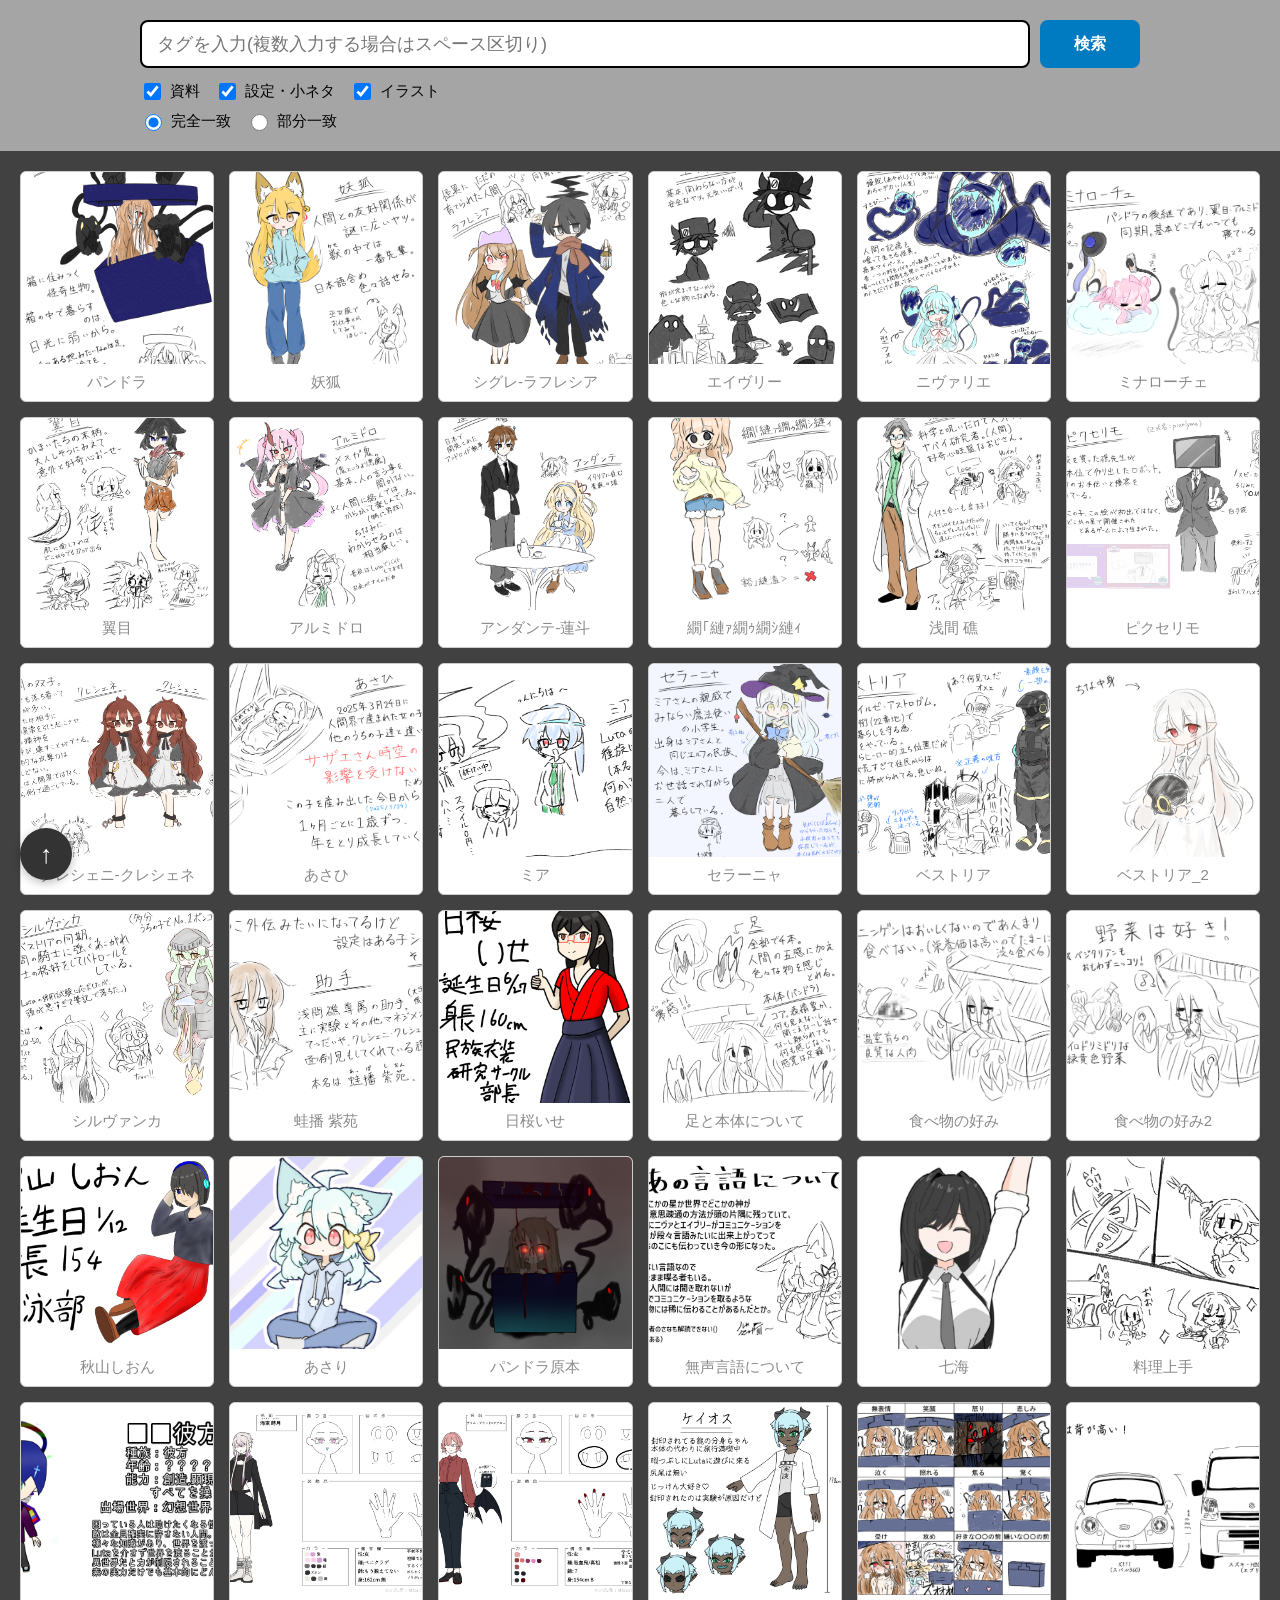
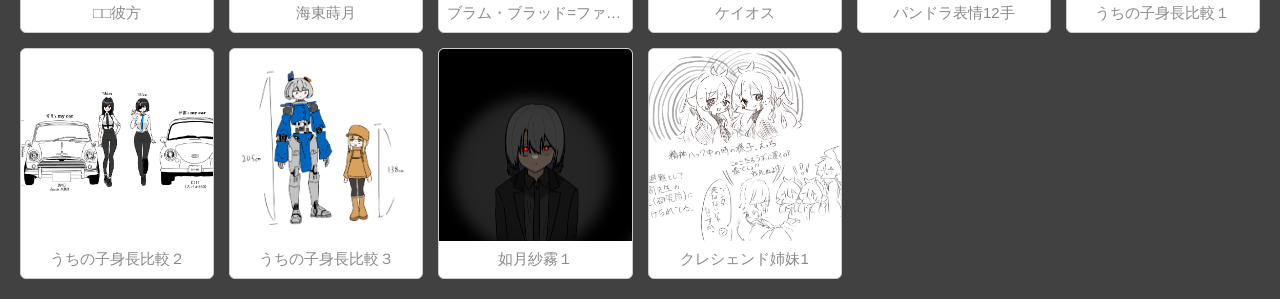
==== edit.html @ c981773f "version" ====
<!DOCTYPE html>
<html lang="ja">
<head>
    <meta charset="UTF-8">
    <meta name="viewport" content="width=device-width, initial-scale=1.0">
    <title>画像情報の編集 - Luta_sp画像掲示板</title>
    <link rel="stylesheet" href="stylenew.css">
    <style>
        /* 編集画面専用のスタイル拡張 */
        .edit-container {
            max-width: 600px;
            margin: 40px auto;
            padding: 20px;
            background: #a5a5a5;
            color: #000;
            border-radius: 8px;
        }
        .edit-preview-area {
            text-align: center;
            margin-bottom: 20px;
            background: #222;
            padding: 10px;
            border-radius: 6px;
        }
        .edit-preview-image {
            max-height: 250px;
            max-width: 100%;
            object-fit: contain;
        }
        .form-group {
            margin-bottom: 15px;
        }
        .form-group label {
            display: block;
            font-weight: bold;
            margin-bottom: 5px;
        }
        .form-control {
            width: 100%;
            padding: 10px;
            font-size: 16px;
            border: 2px solid #000;
            border-radius: 6px;
            box-sizing: border-box;
        }
        .button-group {
            display: flex;
            gap: 10px;
            margin-top: 20px;
        }
        .btn-submit { background: #007ac0; color: white; border: none; padding: 12px; font-size: 16px; font-weight: bold; border-radius: 6px; flex: 1; cursor: pointer; }
        .btn-delete { background: #d9534f; color: white; border: none; padding: 12px; font-size: 16px; font-weight: bold; border-radius: 6px; cursor: pointer; }
        .btn-cancel { background: #666; color: white; border: none; padding: 12px; font-size: 16px; font-weight: bold; border-radius: 6px; cursor: pointer; }
        .status-msg { margin-top: 15px; font-weight: bold; text-align: center; }
    </style>
</head>
<body>

<main class="edit-container">
    <h2>画像情報の編集</h2>

    <div class="edit-preview-area">
        <img id="previewImg" class="edit-preview-image" src="" alt="編集対象画像">
        <p id="filenameDisplay" style="color:#fff; margin-top:5px; font-size:14px;"></p>
    </div>

    <form id="editForm" onsubmit="return false;">
        <div class="form-group">
            <label for="nameInput">名前</label>
            <input type="text" id="nameInput" class="form-control" required>
        </div>

        <div class="form-group">
            <label for="typeSelect">タイプ</label>
            <select id="typeSelect" class="form-control">
                <option value="資料">資料</option>
                <option value="設定・小ネタ">設定・小ネタ</option>
                <option value="イラスト">イラスト</option>
            </select>
        </div>

        <div class="form-group">
            <label for="tagsInput">タグ（「、」で区切って入力）</label>
            <input type="text" id="tagsInput" class="form-control" placeholder="例: キャラ、背景、2026">
        </div>

        <div class="button-group">
            <button type="button" class="btn-cancel" onclick="cancelEdit()">キャンセル</button>
            <button type="button" class="btn-delete" onclick="deleteImage()">画像を削除</button>
            <button type="button" class="btn-submit" id="saveBtn" onclick="saveEdit()">コミット (更新)</button>
        </div>
    </form>

    <div id="statusText" class="status-msg"></div>
</main>

<script src="edit.js"></script>
</body>
</html>
---- stylenew.css ----
:root {
    --primary-color: #2563eb;
    --primary-hover: #1d4ed8;
    --success-color: #10b981;
    --success-hover: #059669;
    --danger-color: #ef4444;
    --danger-hover: #dc2626;
    --secondary-color: #64748b;
    --bg-color: #f8fafc;
    --card-bg: #ffffff;
    --border-color: #e2e8f0;
    --text-main: #1e293b;
    --text-muted: #64748b;
}

* {
    box-sizing: border-box;
    margin: 0;
    padding: 0;
}

body {
    font-family: "Yu Gothic UI", -apple-system, BlinkMacSystemFont, Roboto, sans-serif;
    background-color: var(--bg-color);
    color: var(--text-main);
    line-height: 1.5;
    padding: 24px 16px;
}

.app-container {
    max-width: 1100px;
    margin: 0 auto;
    display: flex;
    flex-direction: column;
    gap: 20px;
}

.app-header {
    text-align: center;
    margin-bottom: 8px;
}

.app-header h1 {
    font-size: 1.8rem;
    color: var(--text-main);
}

.subtitle {
    color: var(--text-muted);
    font-size: 0.9rem;
}

.main-layout {
    display: grid;
    grid-template-columns: 380px 1fr;
    gap: 20px;
}

@media (max-width: 850px) {
    .main-layout {
        grid-template-columns: 1fr;
    }
}

.card {
    background: var(--card-bg);
    border: 1px solid var(--border-color);
    border-radius: 12px;
    padding: 20px;
    box-shadow: 0 1px 3px rgba(0, 0, 0, 0.05);
}

.card h2 {
    font-size: 1.2rem;
    margin-bottom: 16px;
    border-bottom: 2px solid var(--border-color);
    padding-bottom: 8px;
}

/* フォーム & プレビュー */
.image-preview-wrapper {
    width: 100%;
    height: 200px;
    border: 2px dashed var(--border-color);
    border-radius: 8px;
    display: flex;
    align-items: center;
    justify-content: center;
    overflow: hidden;
    background: #f1f5f9;
    margin-bottom: 16px;
}

.image-preview-wrapper img {
    width: 100%;
    height: 100%;
    object-fit: contain;
}

.preview-placeholder {
    display: flex;
    flex-direction: column;
    align-items: center;
    color: var(--text-muted);
    font-size: 0.85rem;
    gap: 8px;
}

.form-group {
    display: flex;
    flex-direction: column;
    gap: 6px;
    margin-bottom: 14px;
}

.form-group label {
    font-size: 0.85rem;
    font-weight: 600;
}

.required {
    color: var(--danger-color);
}

.help-text {
    font-size: 0.75rem;
    color: var(--text-muted);
}

input[type="text"], input[type="file"], select {
    width: 100%;
    padding: 8px 12px;
    border: 1px solid var(--border-color);
    border-radius: 6px;
    font-size: 0.9rem;
    outline: none;
}

input[type="text"]:focus, select:focus {
    border-color: var(--primary-color);
    box-shadow: 0 0 0 2px rgba(37, 99, 235, 0.2);
}

/* ボタン群 */
.btn {
    padding: 8px 16px;
    border-radius: 6px;
    font-weight: 600;
    font-size: 0.9rem;
    border: none;
    cursor: pointer;
    transition: all 0.2s ease;
}

.btn-primary { background: var(--primary-color); color: #fff; }
.btn-primary:hover { background: var(--primary-hover); }
.btn-success { background: var(--success-color); color: #fff; }
.btn-success:hover { background: var(--success-hover); }
.btn-danger { background: var(--danger-color); color: #fff; }
.btn-danger:hover { background: var(--danger-hover); }
.btn-secondary { background: var(--secondary-color); color: #fff; }

.btn-sm { padding: 4px 10px; font-size: 0.8rem; }
.btn-large { padding: 12px 24px; font-size: 1.05rem; }
.btn-block { width: 100%; }
.btn:disabled { opacity: 0.6; cursor: not-allowed; }

/* 待機リスト */
.list-section {
    display: flex;
    flex-direction: column;
}

.list-header {
    display: flex;
    justify-content: space-between;
    align-items: center;
    margin-bottom: 16px;
}

.list-container {
    flex: 1;
    min-height: 320px;
    max-height: 480px;
    overflow-y: auto;
    display: flex;
    flex-direction: column;
    gap: 10px;
    padding-right: 4px;
}

.empty-state {
    text-align: center;
    color: var(--text-muted);
    padding: 40px 0;
    font-size: 0.9rem;
}

.list-item {
    display: flex;
    align-items: center;
    gap: 12px;
    padding: 10px;
    border: 1px solid var(--border-color);
    border-radius: 8px;
    background: #fff;
    transition: border-color 0.2s;
}

.list-item:hover {
    border-color: var(--primary-color);
}

.item-thumb {
    width: 60px;
    height: 60px;
    object-fit: cover;
    border-radius: 4px;
    border: 1px solid var(--border-color);
    background: #f1f5f9;
}

.item-details {
    flex: 1;
    display: flex;
    flex-direction: column;
    gap: 2px;
}

.item-title {
    font-weight: bold;
    font-size: 0.95rem;
}

.item-meta {
    font-size: 0.8rem;
    color: var(--text-muted);
}

.item-tags {
    display: flex;
    gap: 4px;
    flex-wrap: wrap;
    margin-top: 2px;
}

.tag-badge {
    background: #e2e8f0;
    color: var(--text-main);
    font-size: 0.7rem;
    padding: 1px 6px;
    border-radius: 4px;
}

.item-actions {
    display: flex;
    gap: 6px;
}

.action-footer {
    margin-top: 16px;
    padding-top: 16px;
    border-top: 1px solid var(--border-color);
}

/* ステータスバー */
.status-section {
    display: flex;
    align-items: center;
    gap: 16px;
    padding: 12px 20px;
}

.status-label {
    font-weight: bold;
    font-size: 0.85rem;
    color: var(--text-muted);
    white-space: nowrap;
}

.status-content {
    font-size: 0.9rem;
    font-weight: 500;
}

/* モーダル */
.modal {
    position: fixed;
    top: 0; left: 0; right: 0; bottom: 0;
    background: rgba(0, 0, 0, 0.5);
    display: flex;
    align-items: center;
    justify-content: center;
    z-index: 1000;
}

.modal-content {
    background: #fff;
    width: 90%;
    max-width: 480px;
    border-radius: 12px;
    padding: 20px;
    display: flex;
    flex-direction: column;
    gap: 12px;
}

.modal-preview-wrapper {
    text-align: center;
    background: #f8fafc;
    padding: 10px;
    border-radius: 6px;
}

.modal-preview-wrapper img {
    max-height: 120px;
    object-fit: contain;
}

.filename-display {
    font-size: 0.75rem;
    color: var(--text-muted);
    margin-top: 4px;
}

.modal-actions {
    display: flex;
    justify-content: flex-end;
    gap: 10px;
    margin-top: 8px;
}

.hidden {
    display: none !important;
}
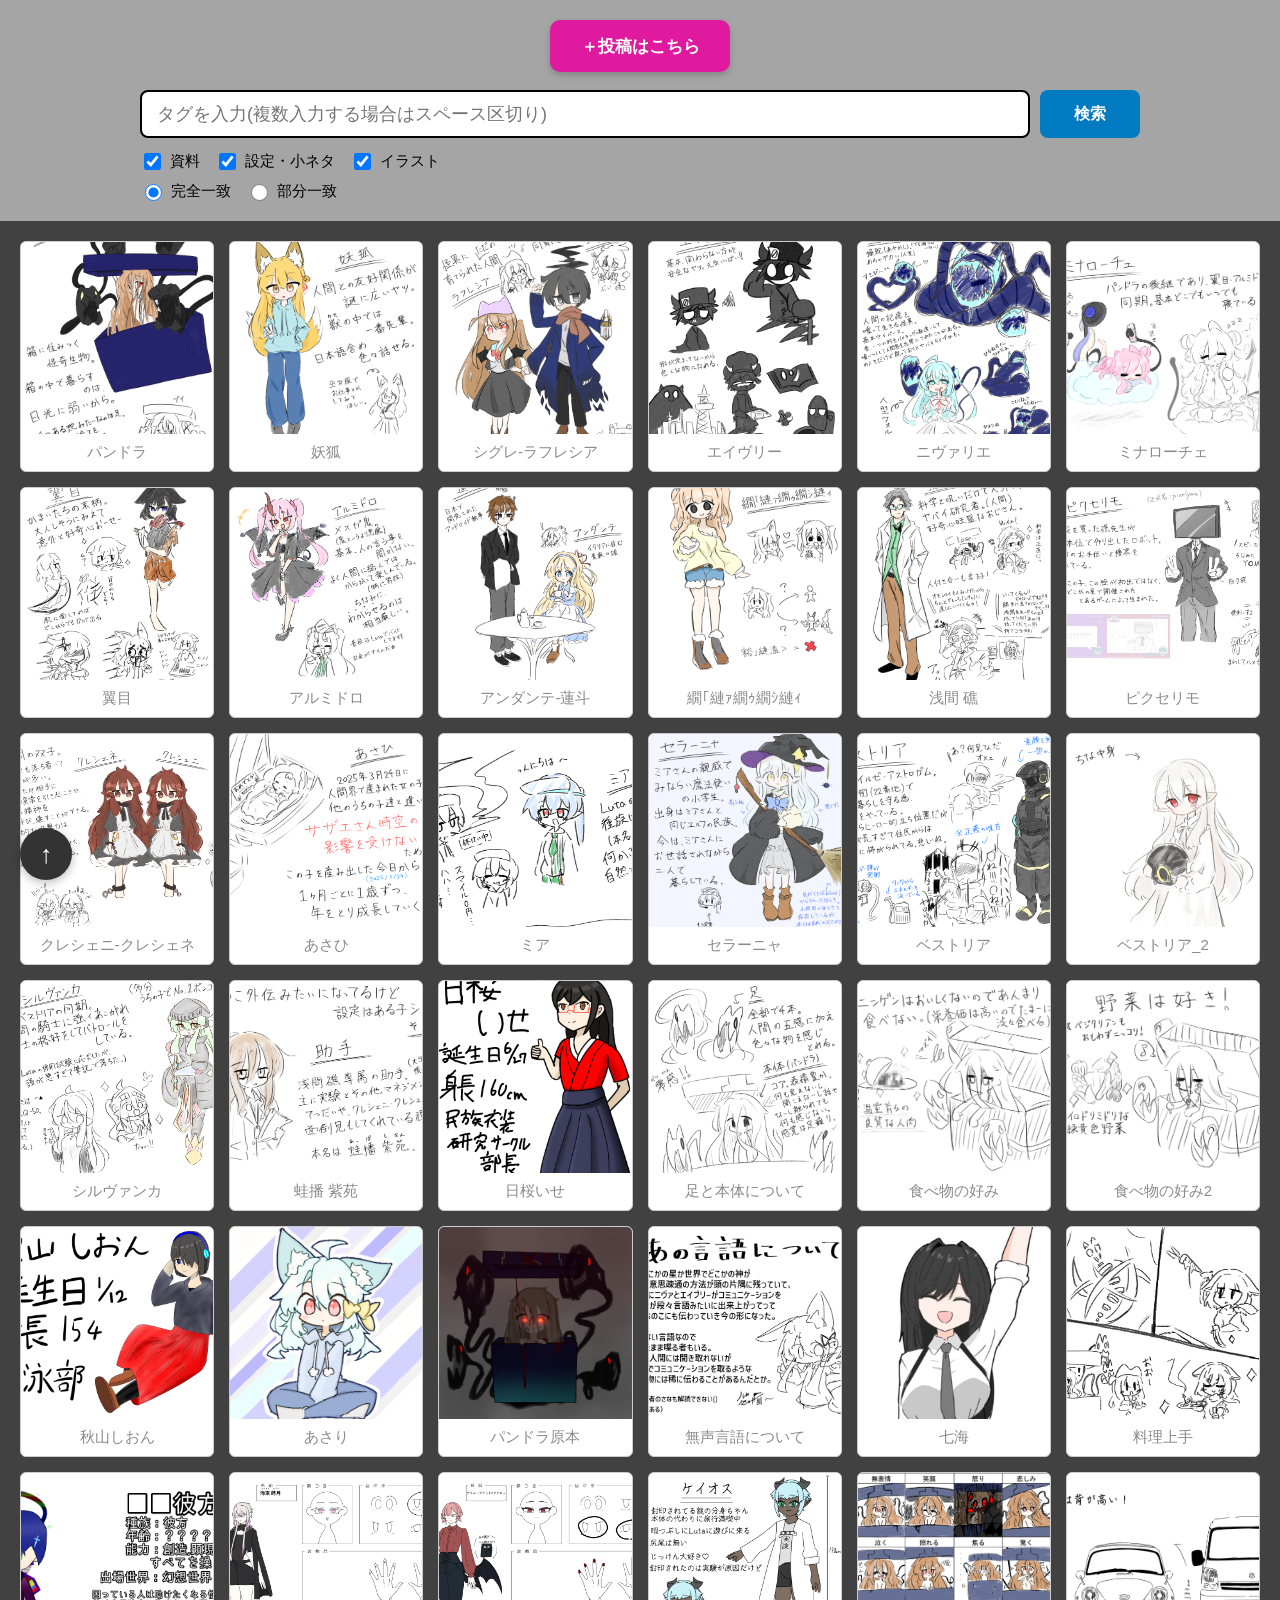
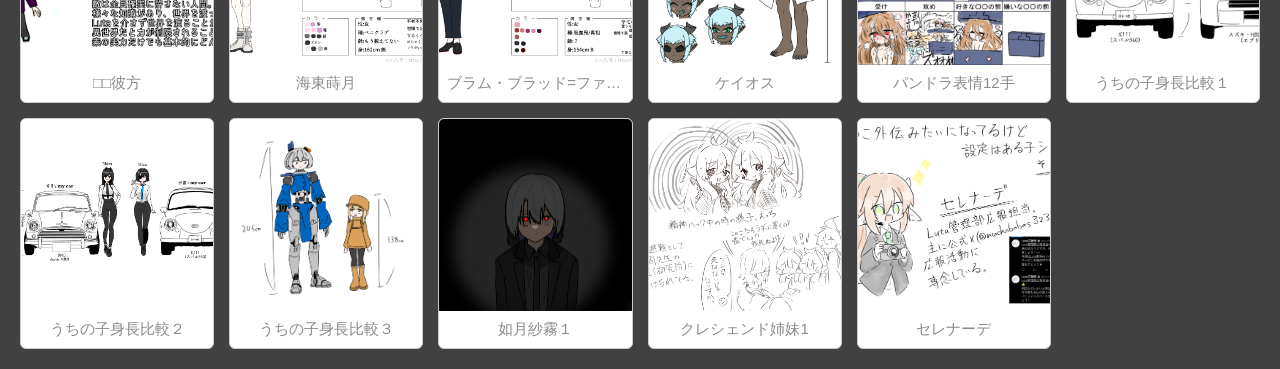
==== commit 73e7d4d6: "微更新3" ====
--- a/edit.html
+++ b/edit.html
@@ -86,7 +86,6 @@
 
         <div class="button-group">
             <button type="button" class="btn-cancel" onclick="cancelEdit()">キャンセル</button>
-            <button type="button" class="btn-delete" onclick="deleteImage()">画像を削除</button>
             <button type="button" class="btn-submit" id="saveBtn" onclick="saveEdit()">コミット (更新)</button>
         </div>
     </form>
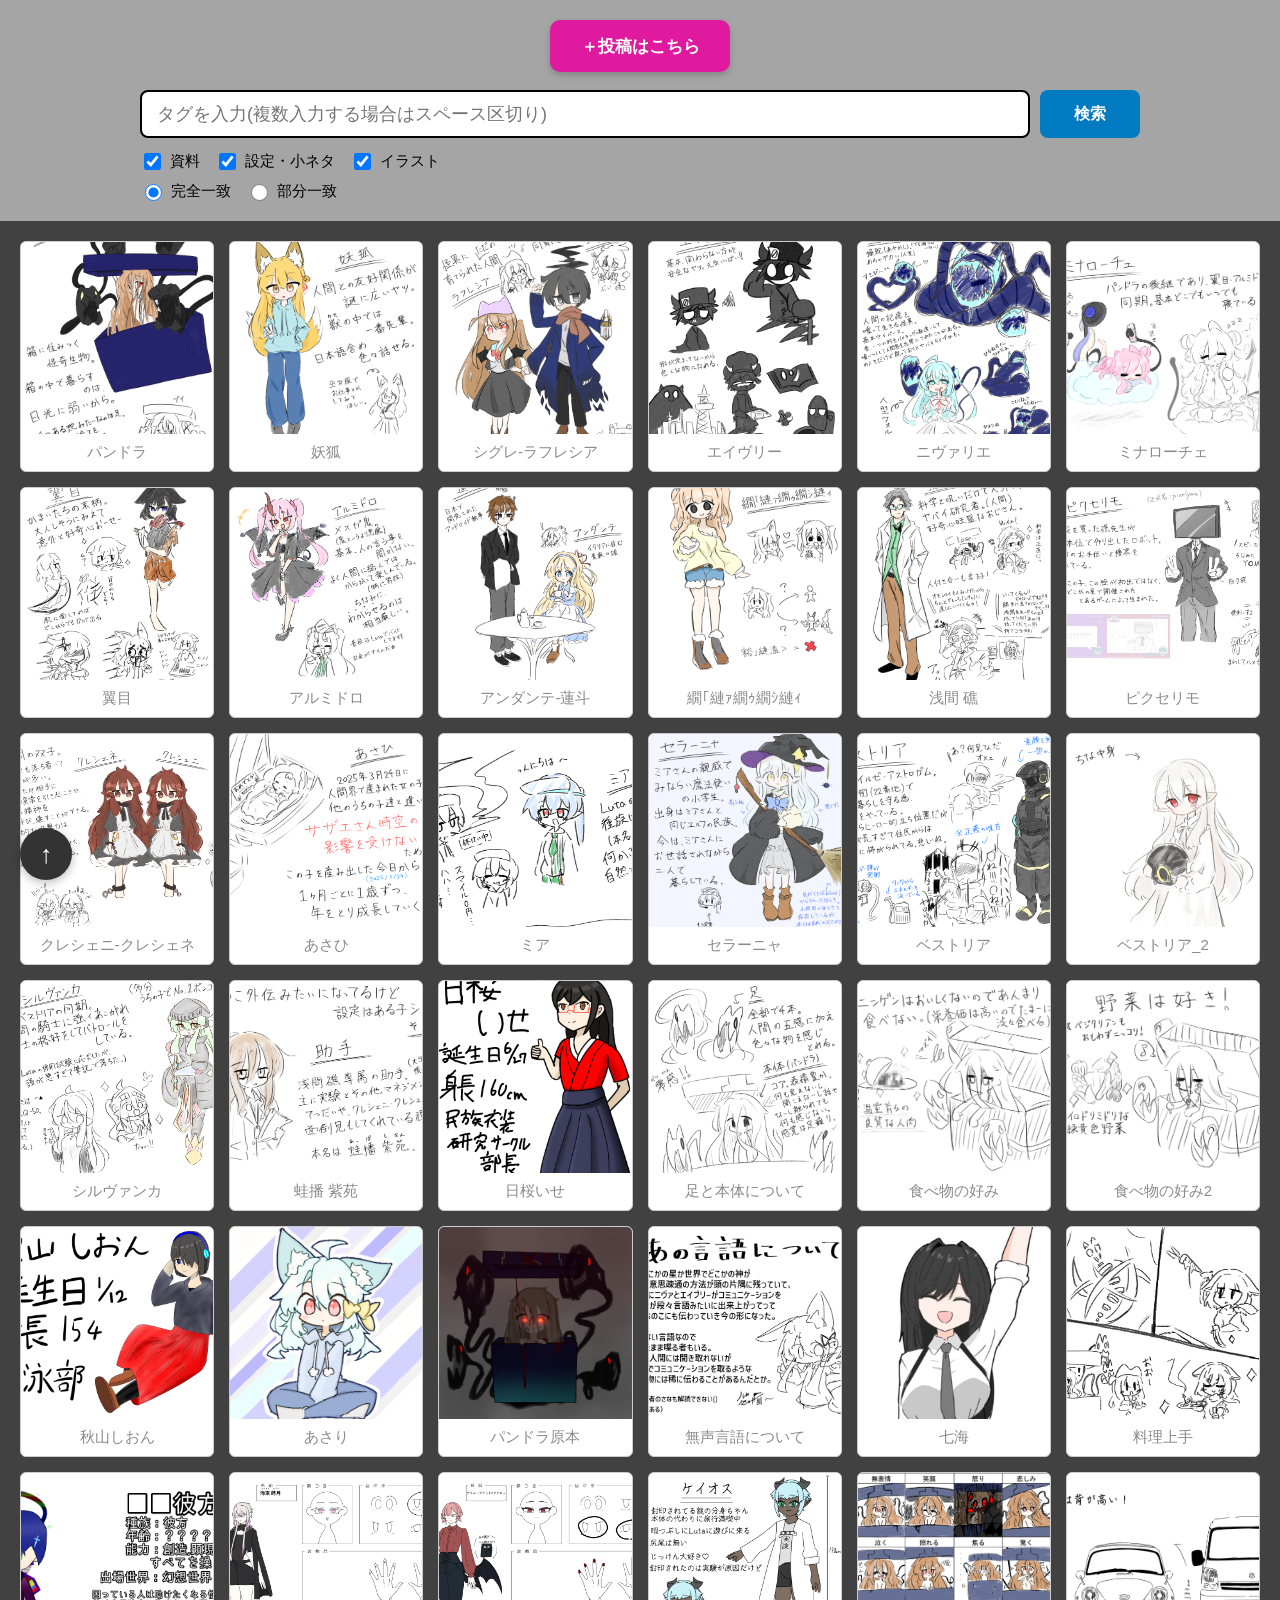
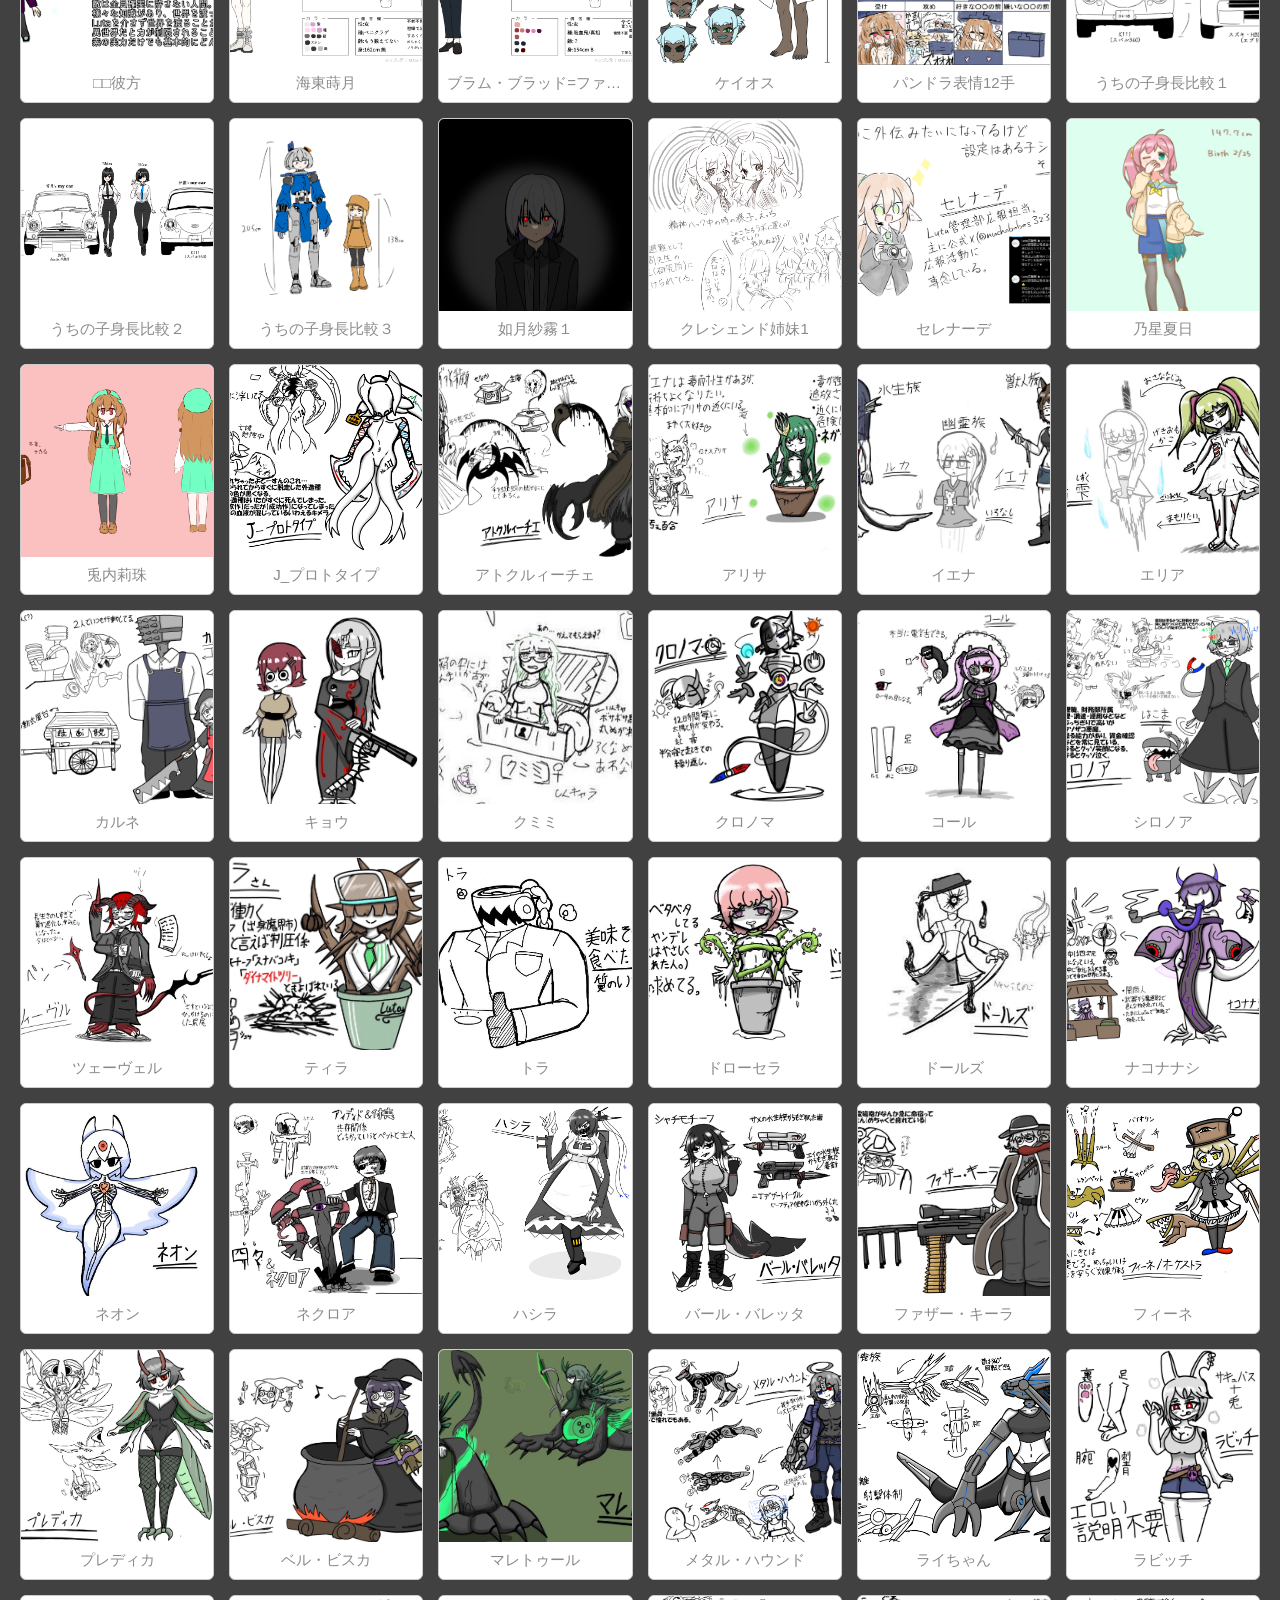
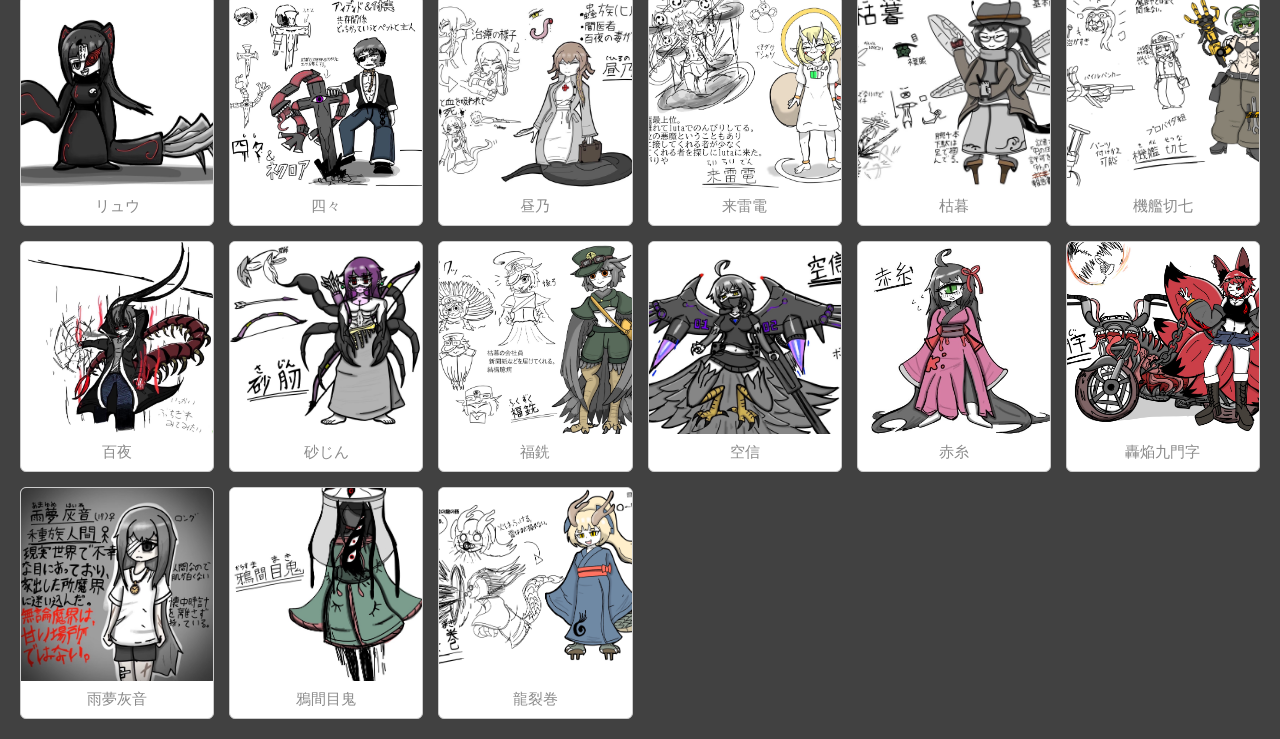
==== commit 8cb5043b: "微更新5" ====
--- a/edit.html
+++ b/edit.html
@@ -3,7 +3,7 @@
 <head>
     <meta charset="UTF-8">
     <meta name="viewport" content="width=device-width, initial-scale=1.0">
-    <title>画像情報の編集 - Luta_sp画像掲示板</title>
+    <title>画像の編集</title>
     <link rel="stylesheet" href="stylenew.css">
     <style>
         /* 編集画面専用のスタイル拡張 */
@@ -11,7 +11,7 @@
             max-width: 600px;
             margin: 40px auto;
             padding: 20px;
-            background: #a5a5a5;
+            background: #fcedc5;
             color: #000;
             border-radius: 8px;
         }
@@ -56,8 +56,12 @@
 </head>
 <body>
 
+<button id="backToViewerButton" class="page-back-button">
+    ← 画像に戻る
+</button>
+
 <main class="edit-container">
-    <h2>画像情報の編集</h2>
+    <h2>画像の編集</h2>
 
     <div class="edit-preview-area">
         <img id="previewImg" class="edit-preview-image" src="" alt="編集対象画像">
@@ -80,7 +84,7 @@
         </div>
 
         <div class="form-group">
-            <label for="tagsInput">タグ（「、」で区切って入力）</label>
+            <label for="tagsInput">タグ（「、」で区切って入力、スペースは入れないでne！）</label>
             <input type="text" id="tagsInput" class="form-control" placeholder="例: キャラ、背景、2026">
         </div>
 
--- a/stylenew.css
+++ b/stylenew.css
@@ -333,3 +333,51 @@
 .hidden {
     display: none !important;
 }
+
+.page-back-button {
+    position: fixed;
+
+    top: 15px;
+    left: 15px;
+
+    z-index: 1000;
+
+    padding: 10px 18px;
+
+    border: none;
+    border-radius: 8px;
+
+    background: #333333;
+    color: #ffffff;
+
+    font-size: 15px;
+    font-weight: bold;
+
+    cursor: pointer;
+
+    box-shadow:
+        0 3px 8px rgba(0, 0, 0, 0.25);
+
+}
+
+.page-back-button:hover {
+    background: #555555;
+}
+
+.page-back-button:active {
+    transform: translateY(1px);
+}
+
+
+/* スマートフォン */
+@media (max-width: 600px) {
+
+    .page-back-button {
+        top: 10px;
+        left: 10px;
+
+        padding: 8px 13px;
+
+        font-size: 14px;
+    }
+}
